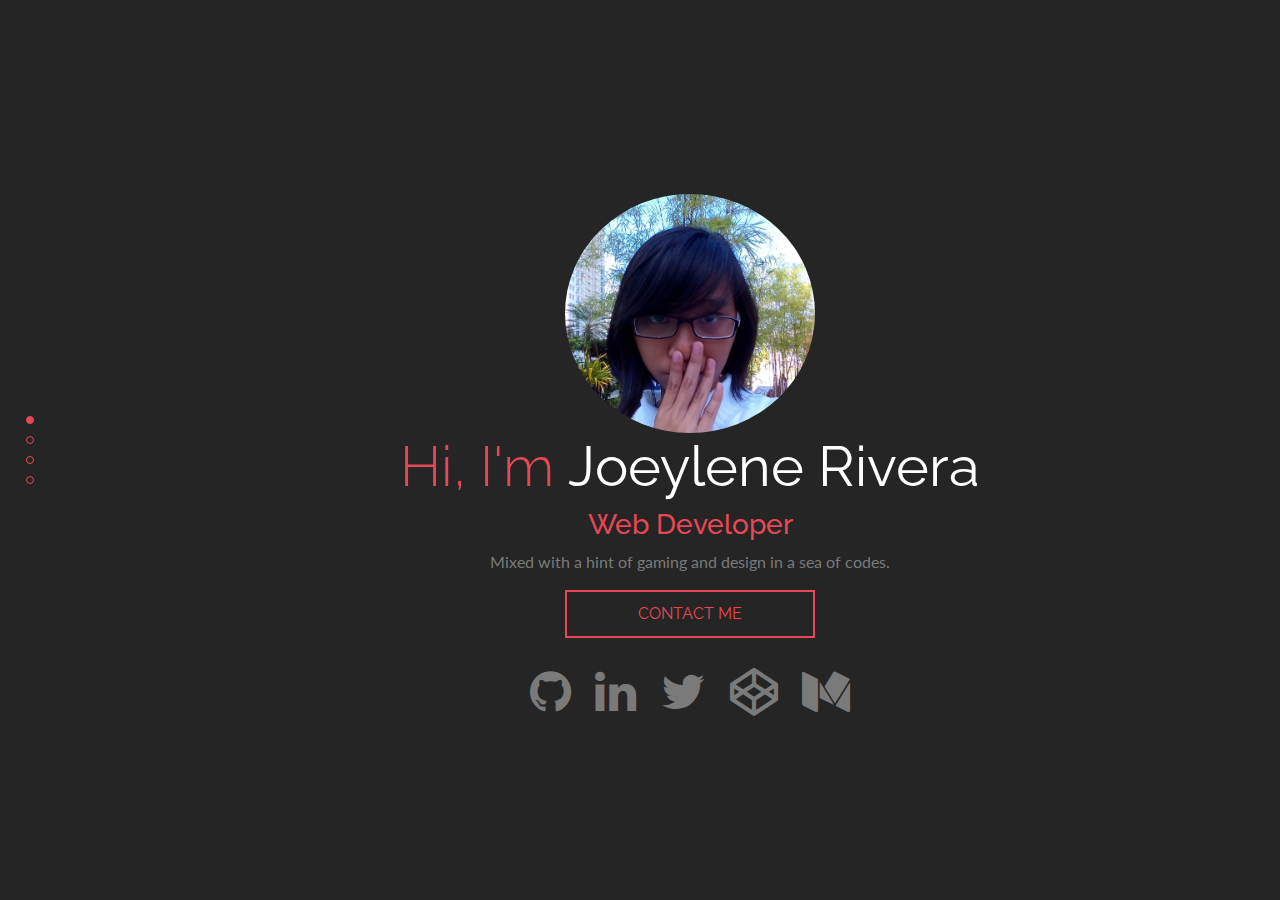
==== index.html @ 8c925a28 "Updated meta and headline" ====
<!DOCTYPE html>
<html lang="en">

<head>
    <meta charset="utf-8">
    <meta name="viewport" content="width=device-width, initial-scale=1, shrink-to-fit=no">

    <title>Joeylene Rivera | FCC Personal Portfolio</title>

    <meta name="description" content="Joeylene Rivera is a web developer focused on JavaScript. She uses jQuery for Front End, and MySQL and CodeIgniter for Back End Development. Lastly, she is a developer based in the Philippines">
    <meta name="author" content="Joeylene Rivera">
    <link rel="shortcut icon" type="image/x-icon" href="assets/img/merakireal.png" />

    <!-- Fonts -->
    <link rel="stylesheet" href="https://fonts.googleapis.com/css?family=Lato|Raleway" />
    <link rel="stylesheet" href="https://cdnjs.cloudflare.com/ajax/libs/font-awesome/4.7.0/css/font-awesome.min.css">

    <!-- CSS -->
    <link rel="stylesheet" href="assets/css/jquery.pagepiling.css" />
    <link rel="stylesheet" href="assets/css/bootstrap.min.css">
    <link rel="stylesheet" href="assets/css/style.css" />

    <!-- JS: JQuery and Page Piling -->
    <script type="text/javascript" src="https://ajax.googleapis.com/ajax/libs/jquery/1.8.3/jquery.min.js"></script>
    <script type="text/javascript" src="assets/js/jquery.pagepiling.min.js"></script>

    <!-- Page Piling -->
    <script type="text/javascript">
        $(document).ready(function() {
            $('#pagepiling').pagepiling({
                anchors: ['home', 'skills', 'works', 'contact'],
                sectionsColor: ['#252525', '#252525', '#252525', '#252525'],
                navigation: {
                    'position': 'left',
                    'tooltips': ['Home', 'About', 'Works', 'Contact']
                },
                loopTop: true,
                loopBottom: true
            });
        });
    </script>
</head>

<body>
    <div id="pagepiling">
        <!-- Home Section -->
        <div class="section text-center" id="home">
            <img src="assets/img/joeylene.jpg" class="rounded-circle img-fluid" alt="Joeylene Rivera" width="250">
            <h1 class="display-4">Hi, I'm <b>Joeylene Rivera</b></h1>
            <h3>Web Developer</h3>
            <p>Mixed with a hint of gaming and design in a sea of codes.</p>
            <a href="#contact">
                <button class="btn-wide" id="btnContact">CONTACT ME</button>
            </a>
            <div class="social-media-buttons">
                <a target='_blank' href="https://github.com/merakireal/">
                    <i class="fa fa-github fa-3x"></i>
                </a>
                <a target='_blank' href="https://www.linkedin.com/in/merakireal/">
                    <i class="fa fa-linkedin fa-3x"></i>
                </a>
                <a target='_blank' href="https://twitter.com/merakireal">
                    <i class="fa fa-twitter fa-3x"></i>
                </a>
                <a target='_blank' href="https://codepen.io/merakireal/">
                    <i class="fa fa-codepen fa-3x"></i>
                </a>
                <a target='_blank' href="https://medium.com/@merakireal">
                    <i class="fa fa-medium fa-3x"></i>
                </a>
            </div>
        </div>
        <!-- end Home Section -->
        <!-- Skills Section -->
        <div class="section container-fluid" id="skills">
            <div class="row">
                <div class="col-12 col-lg" id="skills-left">
                    <h1>Skills and Experience</h1>
                    <p>I'm a Developer mainly focused on <b>JavaScript</b>. I use jQuery for Front End,
                        and MySQL and CodeIgniter for Back End Development. As of now, I have developed 
                        <b>3 Work Projects</b> and <b>11 Personal Projects</b>.
                        I have also received a
                        <a href="http://freecodecamp.org/merakireal/front-end-certification">
                            FreeCodeCamp Front End Development Certificate
                        </a>.
                    </p>
                    <p>Wanting to improve my skills, I am currently learning more about ReactJS and SASS.</p>
                    <div class="skills-item">
                        <div class="skills-item-head lead">
                            Languages
                        </div>
                        <div class="skills-item-body">
                            <p>Most experienced with SQL, HTML, CSS, JavaScript, PHP</p>
                            <p>Some experience with C++ and Java</p>
                            <p>Dabbled on C, COBOL, Android Development using Android Studio - Java and XML, and Assembly Language - TASM</p>
                        </div>
                    </div>
                    <div class="skills-item">
                        <div class="skills-item-head lead">
                            Technologies
                        </div>
                        <div class="skills-item-body">
                            <p>Git, SASS, ReactJS, CSSGrid, Bootstrap 3 & 4, Code Igniter 3, and jQuery</p>
                            <p>Others: Familiar with Photoshop, Figma and Adobe Experience Design</p>
                        </div>
                    </div>
                </div>
                <div class="col-12 col-lg" id="chartSkills">
                </div>
            </div>
        </div>
        <!-- end Skills Section -->
        <!-- Works Section -->
        <div class="section container-fluid" id="works">
            <h1>WORKS</h1>
            <p>Web Projects I've built using Bootstrap and Code Igniter</p>
            <div class="row">
                <div class="col">
                    <figure>
                        <img alt="satsc website" src="assets/img/satsc.png">
                        <figcaption>
                            <h3>Sta. Ana Transport Service Cooperative</h3>
                            <p>Built a transport service cooperative website, which is a school requirement, using Code Igniter 3. I did the front-end programming, database architecture, and helped in the documentation, design and analysis of the system.
                                It is now being used by the Sta. Ana Transport Service Cooperative.</p>
                            <p>#Code Igniter 3, #Bootstrap 3, #Font Awesome Icons</p>
                            <a target="_blank" href="assets/img/satsc.png">See Sample</a>
                        </figcaption>
                    </figure>
                </div>
                <div class="col">
                    <figure>
                        <img alt="affinitas website" src="assets/img/auto-insurance.png">
                        <figcaption>
                            <h3>Auto Insurance</h3>
                            <p>Built an Auto Insurance Website Prototype during my OJT. I've analyzed, documented, and developed the website, with a fellow intern, using Code Igniter 3.</p>
                            <p>#Code Igniter 3, #Bootstrap 3, #Font Awesome Icons</p>
                            <a target="_blank" href="assets/img/auto-insurance.png">See Sample</a>
                        </figcaption>
                    </figure>
                </div>
            </div>
        </div>
        <!-- end Works Section -->
        <!-- Contact Section -->
        <div class="section container-fluid" id="contact">
            <!-- GitHub Corner -->
            <a href="https://github.com/merakireal/merakireal.github.io" class="github-corner" aria-label="View source on Github">
                <svg width="80" height="80" viewBox="0 0 250 250" style="fill:#fff; color:#151513; position: absolute; top: 0; border: 0; right: 0;" aria-hidden="true">
                    <path d="M0,0 L115,115 L130,115 L142,142 L250,250 L250,0 Z"></path>
                    <path d="M128.3,109.0 C113.8,99.7 119.0,89.6 119.0,89.6 C122.0,82.7 120.5,78.6 120.5,78.6 C119.2,72.0 123.4,76.3 123.4,76.3 C127.3,80.9 125.5,87.3 125.5,87.3 C122.9,97.6 130.6,101.9 134.4,103.2"
                        fill="currentColor" style="transform-origin: 130px 106px;" class="octo-arm"></path>
                    <path d="M115.0,115.0 C114.9,115.1 118.7,116.5 119.8,115.4 L133.7,101.6 C136.9,99.2 139.9,98.4 142.2,98.6 C133.8,88.0 127.5,74.4 143.8,58.0 C148.5,53.4 154.0,51.2 159.7,51.0 C160.3,49.4 163.2,43.6 171.4,40.1 C171.4,40.1 176.1,42.5 178.8,56.2 C183.1,58.6 187.2,61.8 190.9,65.4 C194.5,69.0 197.7,73.2 200.1,77.6 C213.8,80.2 216.3,84.9 216.3,84.9 C212.7,93.1 206.9,96.0 205.4,96.6 C205.1,102.4 203.0,107.8 198.3,112.5 C181.9,128.9 168.3,122.5 157.7,114.1 C157.9,116.9 156.7,120.9 152.7,124.9 L141.0,136.5 C139.8,137.7 141.6,141.9 141.8,141.8 Z"
                        fill="currentColor" class="octo-body"></path>
                </svg>
            </a>
            <!-- end GitHub Corner -->
            <div class="row">
                <div class="col-xs-12 col-sm" id="contact-left">
                    <h1>CONTACT</h1>
                    <p>Wanna connect? Don't hesitate and let's talk. You can also email me at
                        <span style="color:#e84855">joeylenerivera@gmail.com</span>
                    </p>
                    <form method="POST" action="https://formspree.io/jtrivera1412@gmail.com">
                        <div class="form-group row">
                            <label for="name" class="col-lg-2">Name</label>
                            <div class="col-lg-9">
                                <input name="name" type="text" class="form-control" required>
                            </div>
                        </div>
                        <div class="form-group row">
                            <label for="email" class="col-lg-2">Email</label>
                            <div class="col-lg-9">
                                <input name="email" type="email" class="form-control" required>
                            </div>
                        </div>
                        <div class="form-group row">
                            <label for="subject" class="col-lg-2">Subject</label>
                            <div class="col-lg-9">
                                <input name="subject" type="text" class="form-control">
                            </div>
                        </div>
                        <div class="form-group row">
                            <label for="message" class="col-lg-2">Message</label>
                            <div class="col-lg-9">
                                <textarea name="message" class="form-control" required></textarea>
                            </div>
                        </div>
                        <button class="btn-skinny" style="margin: 0 auto" type="submit">Send</button>
                    </form>
                </div>
                <div class="col-xs-12 col-sm text-center" id="contact-right">
                    <img src="assets/img/merakireal.png" class="rounded-circle img-fluid" alt="Joeylene Rivera" height="150" width="150">
                    <h2><b>Joeylene</b> Rivera</h2>
                    <p>Entry-Level Web Developer</p>
                    <p>
                        I'm 19 years old and currently living in the <b>Philippines</b>.
                        <br>A <b>Free Code Camp</b> student doing the <b>100DaysOfCode</b> Challenge.
                    </p>
                    <p>
                        In my free time, you can either find me working on my personal projects
                        <br> learning web technologies, or reading books.
                    </p>
                    <div class="social-media-buttons">
                        <a target='_blank' href="https://github.com/merakireal/">
                            <i class="fa fa-github fa-3x"></i>
                        </a>
                        <a target='_blank' href="https://www.linkedin.com/in/merakireal/">
                            <i class="fa fa-linkedin fa-3x"></i>
                        </a>
                        <a target='_blank' href="https://twitter.com/merakireal">
                            <i class="fa fa-twitter fa-3x"></i>
                        </a>
                        <a target='_blank' href="https://codepen.io/merakireal/">
                            <i class="fa fa-codepen fa-3x"></i>
                        </a>
                        <a target='_blank' href="https://medium.com/@merakireal">
                            <i class="fa fa-medium fa-3x"></i>
                        </a>
                    </div>
                </div>
            </div>
        </div>
        <!-- end Contact Section -->
    </div>
    <div id="rotate"></div>

    <!-- JavaScripts -->
    <script type="text/javascript" src="https://cdnjs.cloudflare.com/ajax/libs/popper.js/1.12.3/umd/popper.min.js" integrity="sha384-vFJXuSJphROIrBnz7yo7oB41mKfc8JzQZiCq4NCceLEaO4IHwicKwpJf9c9IpFgh" crossorigin="anonymous"></script>
    <script type="text/javascript" src="assets/js/bootstrap.min.js"></script>
    <script type="text/javascript" src="https://cdn.zingchart.com/zingchart.min.js"></script>
    <script type="text/javascript" src="assets/js/script.js"></script>
</body>

</html>
---- assets/css/style.css ----
/* Table of Contents:
    Home Section
    Skills Section
    Works Section
    Contact Section
    Overwriting Page Piling.js
    Responsive Breakpoints
 * --------------------------------------- */

h1,
h2,
h3,
button,
label {
    font-family: 'Raleway', sans-serif;
    color: #e84855;
}

p,
li,
i {
    font-family: 'Lato', sans-serif;
    color: #7a7a7a;
}

b,
label {
    color: #fff;
}

label {
    width: 100px;
    height: 38px;
    padding: 7px 10px 7px 10px;
    margin: 10px;
    border-left: 2px solid #e84855;
    border-radius: .25rem
}

button {
    background: transparent;
    padding: 10px 0 10px 0;
    border: 2px solid #e84855;
    transition: background-color 0.5s ease-out;
    -webkit-transition: background-color 0.5s ease-out;
    -moz-transition: background-color 0.5s ease-out;
    -o-transition: background-color 0.5s ease-out;
}

button:hover {
    background: #e84855;
    color: #fff;
}

.btn-wide {
    width: 250px;
}

.btn-skinny {
    width: 150px;
}

.section {
    padding: 10px 50px 0 150px;
}

.i-red {
    color: #e84855;
}

#rotate {
    display: none;
}


/* Home Section
 * --------------------------------------- */

.social-media-buttons {
    margin-top: 30px;
}

.social-media-buttons>a {
    margin: 10px;
    text-decoration: none;
}

.social-media-buttons>a>i:hover {
    color: #e84855;
}


/* Skills Section
 * --------------------------------------- */

#skills-left {
    color: #fff;
}

.skills-item {
    margin: 50px 0 5px 0;
}

.skills-item-head {
    margin: 5px 5px 5px 0;
    border-left: 6px solid #e84855;
    padding-left: 10px;
}

.skills-item-body {
    padding-left: 20px;
}


/* Works Section
 * --------------------------------------- */

figure>img {
    width: 100%;
}

figure {
    margin: 0;
    padding: 0;
    height: 400px;
    position: relative;
    display: block;
    cursor: pointer;
    overflow: hidden;
}

figure:hover figcaption {
    -ms-filter: progid: DXImageTransform.Microsoft.Alpha(Opacity=100);
    filter: alpha(opacity=100);
    opacity: 1;
    top: 0;
}

figcaption {
    -ms-filter: progid: DXImageTransform.Microsoft.Alpha(Opacity=0);
    filter: alpha(opacity=0);
    opacity: 0;
    position: absolute;
    height: 100%;
    width: 100%;
    background: rgba(0, 0, 0, 0.856);
    color: #fff;
    -webkit-transition: all .5s ease;
    -moz-transition: all .5s ease;
    -o-transition: all .5s ease;
    -ms-transition: all .5s ease;
    transition: all .5s ease;
    -webkit-transition-delay: .5s;
    -moz-transition-delay: .5s;
    -o-transition-delay: .5s;
    -ms-transition-delay: .5s;
    transition-delay: .5s;
}

figcaption h3 {
    color: #e84855;
    margin: 20px 0 20px 20px;
}

figcaption p {
    padding: 0 20px;
    color: #fff;
}

figcaption a {
    color: #fff;
    border: 2px solid #fff;
    padding: 4px 10px;
    margin-left: 20px;
    text-decoration: none !important;
}

figcaption a:hover {
    color: #4f5856;
    background: #fff;
}


/* Contact Section
 * --------------------------------------- */

.form-control {
    margin: 10px 0 10px 0;
    background: transparent;
    color: #7a7a7a;
    border-color: #7a7a7a;
}

.form-control:focus {
    background: transparent;
    border-color: #fff;
    box-shadow: none;
    color: #fff;
}


/* Overwriting Page Piling.js
* --------------------------------------- */

#pp-nav li .active span,
.pp-slidesNav .active span {
    background: #e84855 !important;
}

#pp-nav span,
.pp-slidesNav span {
    border-color: #e84855 !important;
}


/* Responsive Breakpoints
* --------------------------------------- */


/* Small devices (landscape phones, 576px and up) */

@media (max-width: 576px) {
    #rotate {
        position: fixed;
        background: #252525 url(../img/rotate.png) no-repeat center;
        background-size: auto auto;
        background-size: 100% auto;
        top: 0;
        left: 0;
        right: 0;
        bottom: 0;
        z-index: 1000;
        display: block;
        opacity: 1 !important;
    }
}

@media (max-width: 800px) and (max-height: 500px) {
    #btnContact,
    #home .social-media-buttons,
    .skills-item,
    #contact-right>img,
    figcaption>p {
        display: none;
    }
    figure {
        height: 200px;
    }
    .display-4 {
        font-size: 2.5rem;
    }
    h3 {
        font-size: 1.5rem;
    }
    p,
    button {
        font-size: 1rem;
    }
    #home img {
        width: 200px;
    }
}

@media (max-width: 1000px) {
    #contact-left {
        display: none;
    }
}


/* Medium devices (tablets, 768px and up) */

@media (max-width: 992px) {
    figcaption>p {
        font-size: 0.8rem;
    }
}
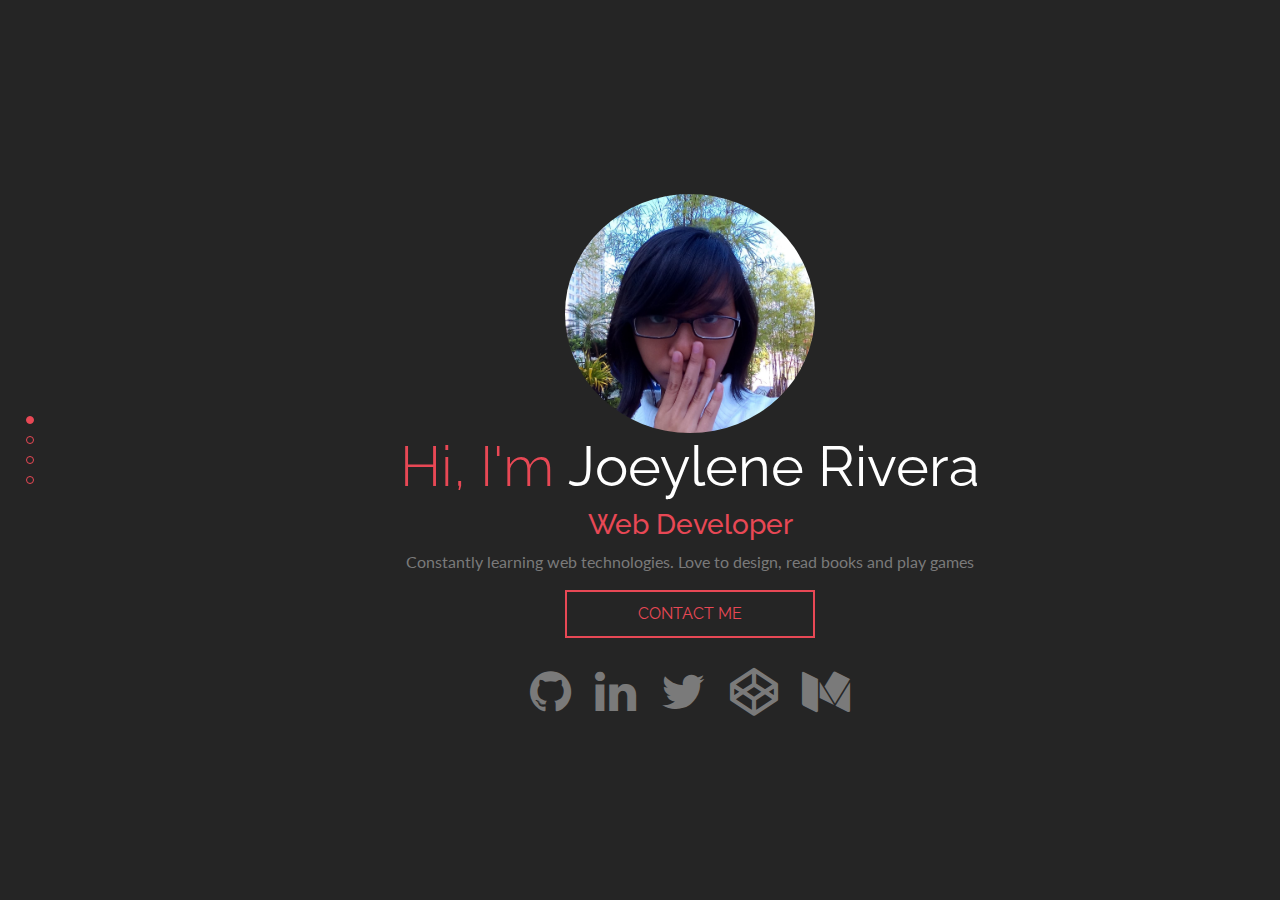
==== commit 26a94397: "Minor Fixes Fixed Format Updated Content Removed Broken Link" ====
--- a/index.html
+++ b/index.html
@@ -5,9 +5,9 @@
     <meta charset="utf-8">
     <meta name="viewport" content="width=device-width, initial-scale=1, shrink-to-fit=no">
 
-    <title>Joeylene Rivera | FCC Personal Portfolio</title>
-
-    <meta name="description" content="Joeylene Rivera is a web developer focused on JavaScript. She uses jQuery for Front End, and MySQL and CodeIgniter for Back End Development. Lastly, she is a developer based in the Philippines">
+    <title>Joeylene Rivera | Portfolio</title>
+
+    <meta name="description" content="Joeylene Rivera is a javascript developer based in the Philippines">
     <meta name="author" content="Joeylene Rivera">
     <link rel="shortcut icon" type="image/x-icon" href="assets/img/merakireal.png" />
 
@@ -26,7 +26,7 @@
 
     <!-- Page Piling -->
     <script type="text/javascript">
-        $(document).ready(function() {
+        $(document).ready(function () {
             $('#pagepiling').pagepiling({
                 anchors: ['home', 'skills', 'works', 'contact'],
                 sectionsColor: ['#252525', '#252525', '#252525', '#252525'],
@@ -46,9 +46,13 @@
         <!-- Home Section -->
         <div class="section text-center" id="home">
             <img src="assets/img/joeylene.jpg" class="rounded-circle img-fluid" alt="Joeylene Rivera" width="250">
-            <h1 class="display-4">Hi, I'm <b>Joeylene Rivera</b></h1>
+            <h1 class="display-4">Hi, I'm
+                <b>Joeylene Rivera</b>
+            </h1>
             <h3>Web Developer</h3>
-            <p>Mixed with a hint of gaming and design in a sea of codes.</p>
+            <p>
+                Constantly learning web technologies. Love to design, read books and play games
+            </p>
             <a href="#contact">
                 <button class="btn-wide" id="btnContact">CONTACT ME</button>
             </a>
@@ -76,23 +80,36 @@
             <div class="row">
                 <div class="col-12 col-lg" id="skills-left">
                     <h1>Skills and Experience</h1>
-                    <p>I'm a Developer mainly focused on <b>JavaScript</b>. I use jQuery for Front End,
-                        and MySQL and CodeIgniter for Back End Development. As of now, I have developed 
-                        <b>3 Work Projects</b> and <b>11 Personal Projects</b>.
-                        I have also received a
-                        <a href="http://freecodecamp.org/merakireal/front-end-certification">
+                    <p>
+                        I'm a <b>Web Developer</b>. I use jQuery for Front End, and MySQL and CodeIgniter for Back End
+                        Development.
+                        <br>
+                        For design, I use Photoshop, and Adobe Experience Design for prototyping.
+                    </p>
+                    <p>
+                        I am always learning code in which I've received my
+                        <a href="https://www.freecodecamp.org/certification/merakireal/legacy-front-end">
                             FreeCodeCamp Front End Development Certificate
+                        </a>
+                        . In my free time I work on my pet projects which you can either find at
+                        <a href="https://codepen.io/merakireal" target="_blank">
+                            CodePen
+                        </a>
+                        or
+                        <a href="https://gitlab.com/merakireal" target="_blank">
+                            GitLab
                         </a>.
                     </p>
-                    <p>Wanting to improve my skills, I am currently learning more about ReactJS and SASS.</p>
                     <div class="skills-item">
                         <div class="skills-item-head lead">
                             Languages
                         </div>
                         <div class="skills-item-body">
-                            <p>Most experienced with SQL, HTML, CSS, JavaScript, PHP</p>
-                            <p>Some experience with C++ and Java</p>
-                            <p>Dabbled on C, COBOL, Android Development using Android Studio - Java and XML, and Assembly Language - TASM</p>
+                            <p>Most experienced with MySQL, HTML, CSS, and JavaScript</p>
+                            <p>Some experience with C++, Java and PHP</p>
+                            <p>Dabbled on C, COBOL, Android Development using Android Studio - Java and XML, and
+                                Assembly Language
+                                - TASM</p>
                         </div>
                     </div>
                     <div class="skills-item">
@@ -100,8 +117,8 @@
                             Technologies
                         </div>
                         <div class="skills-item-body">
-                            <p>Git, SASS, ReactJS, CSSGrid, Bootstrap 3 & 4, Code Igniter 3, and jQuery</p>
-                            <p>Others: Familiar with Photoshop, Figma and Adobe Experience Design</p>
+                            <p>Dev Techs: Git, Bootstrap 3 & 4, Code Igniter 3, and jQuery</p>
+                            <p>Design Tools: Adobe Photoshop, Illustrator and Adobe XD</p>
                         </div>
                     </div>
                 </div>
@@ -120,8 +137,14 @@
                         <img alt="satsc website" src="assets/img/satsc.png">
                         <figcaption>
                             <h3>Sta. Ana Transport Service Cooperative</h3>
-                            <p>Built a transport service cooperative website, which is a school requirement, using Code Igniter 3. I did the front-end programming, database architecture, and helped in the documentation, design and analysis of the system.
-                                It is now being used by the Sta. Ana Transport Service Cooperative.</p>
+                            <p>Built a transport service cooperative website, which is a school requirement, using Code
+                                Igniter
+                                3. I did the front-end programming, database architecture, and helped in the
+                                documentation,
+                                design and analysis of the system. It is now being used by the Sta. Ana Transport
+                                Service
+                                Cooperative.
+                            </p>
                             <p>#Code Igniter 3, #Bootstrap 3, #Font Awesome Icons</p>
                             <a target="_blank" href="assets/img/satsc.png">See Sample</a>
                         </figcaption>
@@ -132,7 +155,9 @@
                         <img alt="affinitas website" src="assets/img/auto-insurance.png">
                         <figcaption>
                             <h3>Auto Insurance</h3>
-                            <p>Built an Auto Insurance Website Prototype during my OJT. I've analyzed, documented, and developed the website, with a fellow intern, using Code Igniter 3.</p>
+                            <p>Built an Auto Insurance Website Prototype during my OJT. I've analyzed, documented, and
+                                developed
+                                the website, with a fellow intern, using Code Igniter 3.</p>
                             <p>#Code Igniter 3, #Bootstrap 3, #Font Awesome Icons</p>
                             <a target="_blank" href="assets/img/auto-insurance.png">See Sample</a>
                         </figcaption>
@@ -145,7 +170,8 @@
         <div class="section container-fluid" id="contact">
             <!-- GitHub Corner -->
             <a href="https://github.com/merakireal/merakireal.github.io" class="github-corner" aria-label="View source on Github">
-                <svg width="80" height="80" viewBox="0 0 250 250" style="fill:#fff; color:#151513; position: absolute; top: 0; border: 0; right: 0;" aria-hidden="true">
+                <svg width="80" height="80" viewBox="0 0 250 250" style="fill:#fff; color:#151513; position: absolute; top: 0; border: 0; right: 0;"
+                    aria-hidden="true">
                     <path d="M0,0 L115,115 L130,115 L142,142 L250,250 L250,0 Z"></path>
                     <path d="M128.3,109.0 C113.8,99.7 119.0,89.6 119.0,89.6 C122.0,82.7 120.5,78.6 120.5,78.6 C119.2,72.0 123.4,76.3 123.4,76.3 C127.3,80.9 125.5,87.3 125.5,87.3 C122.9,97.6 130.6,101.9 134.4,103.2"
                         fill="currentColor" style="transform-origin: 130px 106px;" class="octo-arm"></path>
@@ -189,16 +215,19 @@
                     </form>
                 </div>
                 <div class="col-xs-12 col-sm text-center" id="contact-right">
-                    <img src="assets/img/merakireal.png" class="rounded-circle img-fluid" alt="Joeylene Rivera" height="150" width="150">
-                    <h2><b>Joeylene</b> Rivera</h2>
-                    <p>Entry-Level Web Developer</p>
-                    <p>
-                        I'm 19 years old and currently living in the <b>Philippines</b>.
-                        <br>A <b>Free Code Camp</b> student doing the <b>100DaysOfCode</b> Challenge.
+                    <img src="assets/img/merakireal.png" class="rounded-circle img-fluid" alt="Joeylene Rivera" height="150"
+                        width="150">
+                    <h2>
+                        <b>Joeylene</b> Rivera</h2>
+                    <p>JavaScript Developer / Web Designer</p>
+                    <p>
+                        I'm 20 years old and currently living in the
+                        <b>Philippines</b>.
+                        <br>A FCC camper and a Computer Science Student.
                     </p>
                     <p>
                         In my free time, you can either find me working on my personal projects
-                        <br> learning web technologies, or reading books.
+                        <br> learning web technologies, designing or reading books.
                     </p>
                     <div class="social-media-buttons">
                         <a target='_blank' href="https://github.com/merakireal/">
@@ -225,10 +254,11 @@
     <div id="rotate"></div>
 
     <!-- JavaScripts -->
-    <script type="text/javascript" src="https://cdnjs.cloudflare.com/ajax/libs/popper.js/1.12.3/umd/popper.min.js" integrity="sha384-vFJXuSJphROIrBnz7yo7oB41mKfc8JzQZiCq4NCceLEaO4IHwicKwpJf9c9IpFgh" crossorigin="anonymous"></script>
+    <script type="text/javascript" src="https://cdnjs.cloudflare.com/ajax/libs/popper.js/1.12.3/umd/popper.min.js"
+        integrity="sha384-vFJXuSJphROIrBnz7yo7oB41mKfc8JzQZiCq4NCceLEaO4IHwicKwpJf9c9IpFgh" crossorigin="anonymous"></script>
     <script type="text/javascript" src="assets/js/bootstrap.min.js"></script>
     <script type="text/javascript" src="https://cdn.zingchart.com/zingchart.min.js"></script>
     <script type="text/javascript" src="assets/js/script.js"></script>
 </body>
 
-</html>
+</html>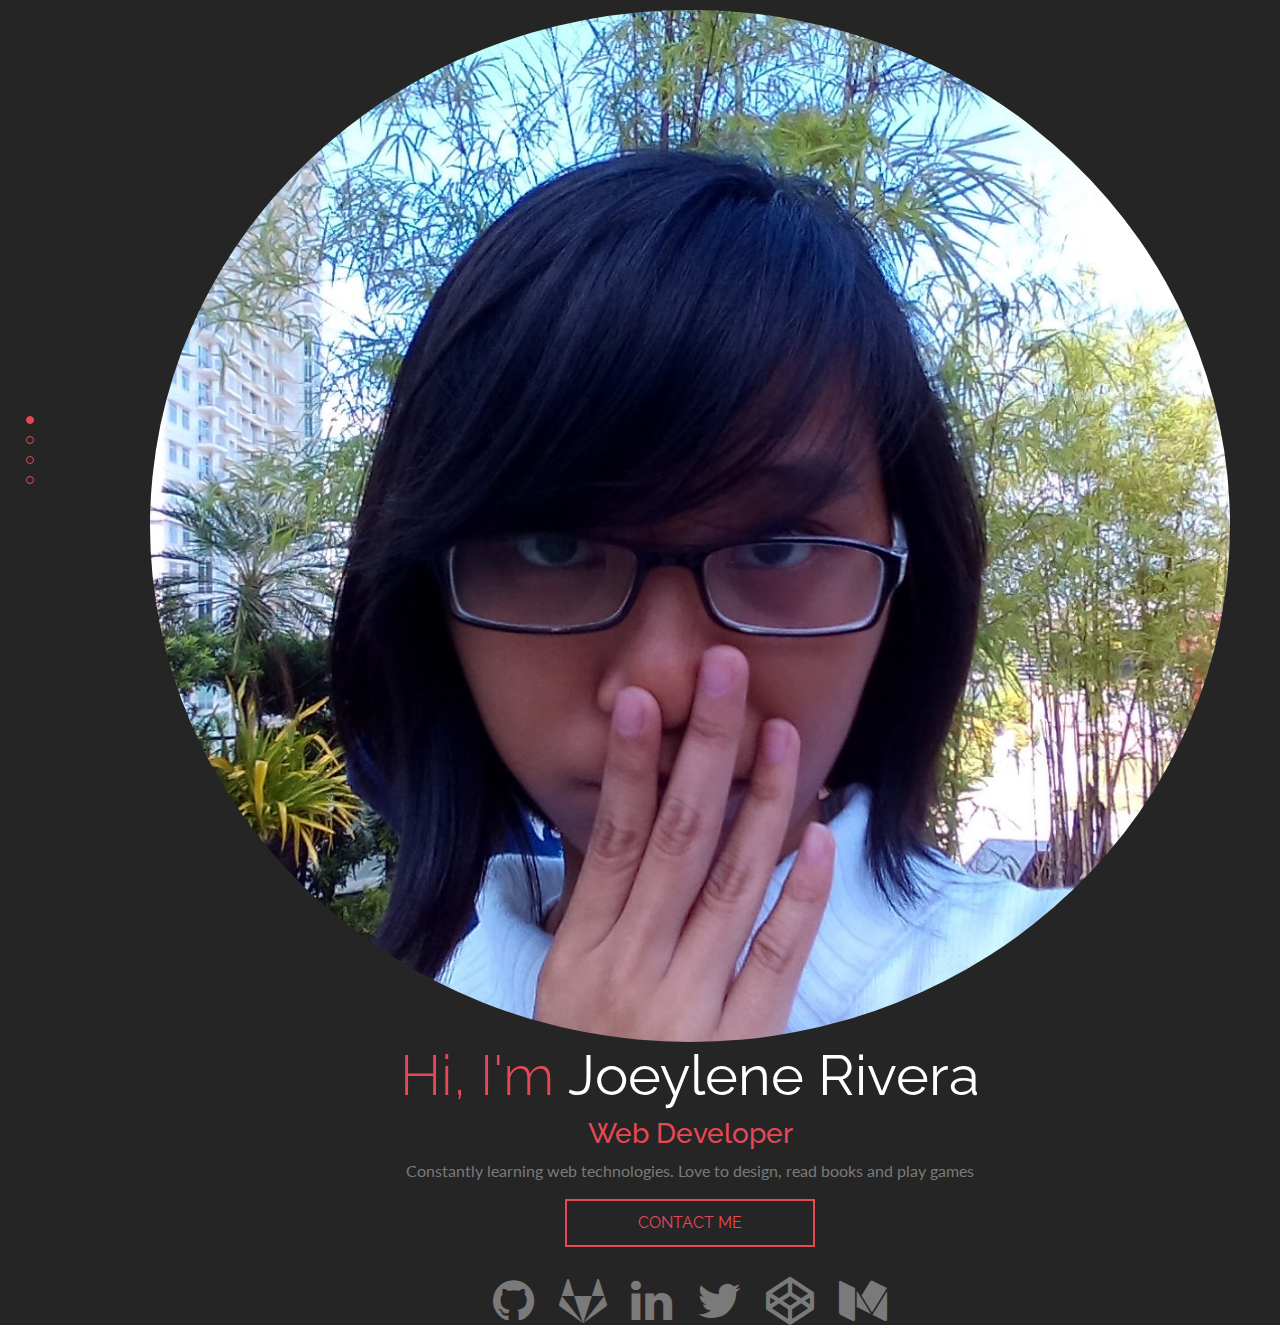
==== commit a14916e4: "Updated Content" ====
--- a/index.html
+++ b/index.html
@@ -45,7 +45,7 @@
     <div id="pagepiling">
         <!-- Home Section -->
         <div class="section text-center" id="home">
-            <img src="assets/img/joeylene.jpg" class="rounded-circle img-fluid" alt="Joeylene Rivera" width="250">
+            <img src="assets/img/joeylene.jpg" class="rounded-circle img-fluid img-cover" alt="Joeylene Rivera">
             <h1 class="display-4">Hi, I'm
                 <b>Joeylene Rivera</b>
             </h1>
@@ -57,19 +57,22 @@
                 <button class="btn-wide" id="btnContact">CONTACT ME</button>
             </a>
             <div class="social-media-buttons">
-                <a target='_blank' href="https://github.com/merakireal/">
+                <a target="_blank" href="https://github.com/merakireal/">
                     <i class="fa fa-github fa-3x"></i>
                 </a>
-                <a target='_blank' href="https://www.linkedin.com/in/merakireal/">
+                <a target="_blank" href="https://gitlab.com/merakireal/">
+                    <i class="fa fa-gitlab fa-3x"></i>
+                </a>
+                <a target="_blank" href="https://www.linkedin.com/in/merakireal/">
                     <i class="fa fa-linkedin fa-3x"></i>
                 </a>
-                <a target='_blank' href="https://twitter.com/merakireal">
+                <a target="_blank" href="https://twitter.com/merakireal">
                     <i class="fa fa-twitter fa-3x"></i>
                 </a>
-                <a target='_blank' href="https://codepen.io/merakireal/">
+                <a target="_blank" href="https://codepen.io/merakireal/">
                     <i class="fa fa-codepen fa-3x"></i>
                 </a>
-                <a target='_blank' href="https://medium.com/@merakireal">
+                <a target="_blank" href="https://medium.com/@merakireal">
                     <i class="fa fa-medium fa-3x"></i>
                 </a>
             </div>
@@ -81,9 +84,10 @@
                 <div class="col-12 col-lg" id="skills-left">
                     <h1>Skills and Experience</h1>
                     <p>
-                        I'm a <b>Web Developer</b>. I use jQuery for Front End, and MySQL and CodeIgniter for Back End
-                        Development.
-                        <br>
+                        I'm a <b>Web Developer</b>.
+                        I use jQuery and Bootstrap for Front End, and MySQL and Laravel for
+                        Back End Development.
+                        <br><br>
                         For design, I use Photoshop, and Adobe Experience Design for prototyping.
                     </p>
                     <p>
@@ -106,10 +110,8 @@
                         </div>
                         <div class="skills-item-body">
                             <p>Most experienced with MySQL, HTML, CSS, and JavaScript</p>
-                            <p>Some experience with C++, Java and PHP</p>
-                            <p>Dabbled on C, COBOL, Android Development using Android Studio - Java and XML, and
-                                Assembly Language
-                                - TASM</p>
+                            <p>Some experience with Java and PHP</p>
+                            <p>Dabbled on C/C++, COBOL, Java (Android), and Assembly Language - TASM</p>
                         </div>
                     </div>
                     <div class="skills-item">
@@ -117,7 +119,7 @@
                             Technologies
                         </div>
                         <div class="skills-item-body">
-                            <p>Dev Techs: Git, Bootstrap 3 & 4, Code Igniter 3, and jQuery</p>
+                            <p>Dev Techs: Git, Bootstrap 3 & 4, Laravel 5, Code Igniter 3, and jQuery</p>
                             <p>Design Tools: Adobe Photoshop, Illustrator and Adobe XD</p>
                         </div>
                     </div>
@@ -170,7 +172,7 @@
         <div class="section container-fluid" id="contact">
             <!-- GitHub Corner -->
             <a href="https://github.com/merakireal/merakireal.github.io" class="github-corner" aria-label="View source on Github">
-                <svg width="80" height="80" viewBox="0 0 250 250" style="fill:#fff; color:#151513; position: absolute; top: 0; border: 0; right: 0;"
+                <svg width="80" height="80" viewbox="0 0 250 250" style="fill:#fff; color:#151513; position: absolute; top: 0; border: 0; right: 0;"
                     aria-hidden="true">
                     <path d="M0,0 L115,115 L130,115 L142,142 L250,250 L250,0 Z"></path>
                     <path d="M128.3,109.0 C113.8,99.7 119.0,89.6 119.0,89.6 C122.0,82.7 120.5,78.6 120.5,78.6 C119.2,72.0 123.4,76.3 123.4,76.3 C127.3,80.9 125.5,87.3 125.5,87.3 C122.9,97.6 130.6,101.9 134.4,103.2"
@@ -219,30 +221,33 @@
                         width="150">
                     <h2>
                         <b>Joeylene</b> Rivera</h2>
-                    <p>JavaScript Developer / Web Designer</p>
+                    <p>Web Developer</p>
                     <p>
                         I'm 20 years old and currently living in the
                         <b>Philippines</b>.
-                        <br>A FCC camper and a Computer Science Student.
+                        <br>A FCC camper and a Information Technology Student.
                     </p>
                     <p>
                         In my free time, you can either find me working on my personal projects
                         <br> learning web technologies, designing or reading books.
                     </p>
                     <div class="social-media-buttons">
-                        <a target='_blank' href="https://github.com/merakireal/">
+                        <a target="_blank" href="https://github.com/merakireal/">
                             <i class="fa fa-github fa-3x"></i>
                         </a>
-                        <a target='_blank' href="https://www.linkedin.com/in/merakireal/">
+                        <a target="_blank" href="https://gitlab.com/merakireal/">
+                            <i class="fa fa-gitlab fa-3x"></i>
+                        </a>
+                        <a target="_blank" href="https://www.linkedin.com/in/merakireal/">
                             <i class="fa fa-linkedin fa-3x"></i>
                         </a>
-                        <a target='_blank' href="https://twitter.com/merakireal">
+                        <a target="_blank" href="https://twitter.com/merakireal">
                             <i class="fa fa-twitter fa-3x"></i>
                         </a>
-                        <a target='_blank' href="https://codepen.io/merakireal/">
+                        <a target="_blank" href="https://codepen.io/merakireal/">
                             <i class="fa fa-codepen fa-3x"></i>
                         </a>
-                        <a target='_blank' href="https://medium.com/@merakireal">
+                        <a target="_blank" href="https://medium.com/@merakireal">
                             <i class="fa fa-medium fa-3x"></i>
                         </a>
                     </div>
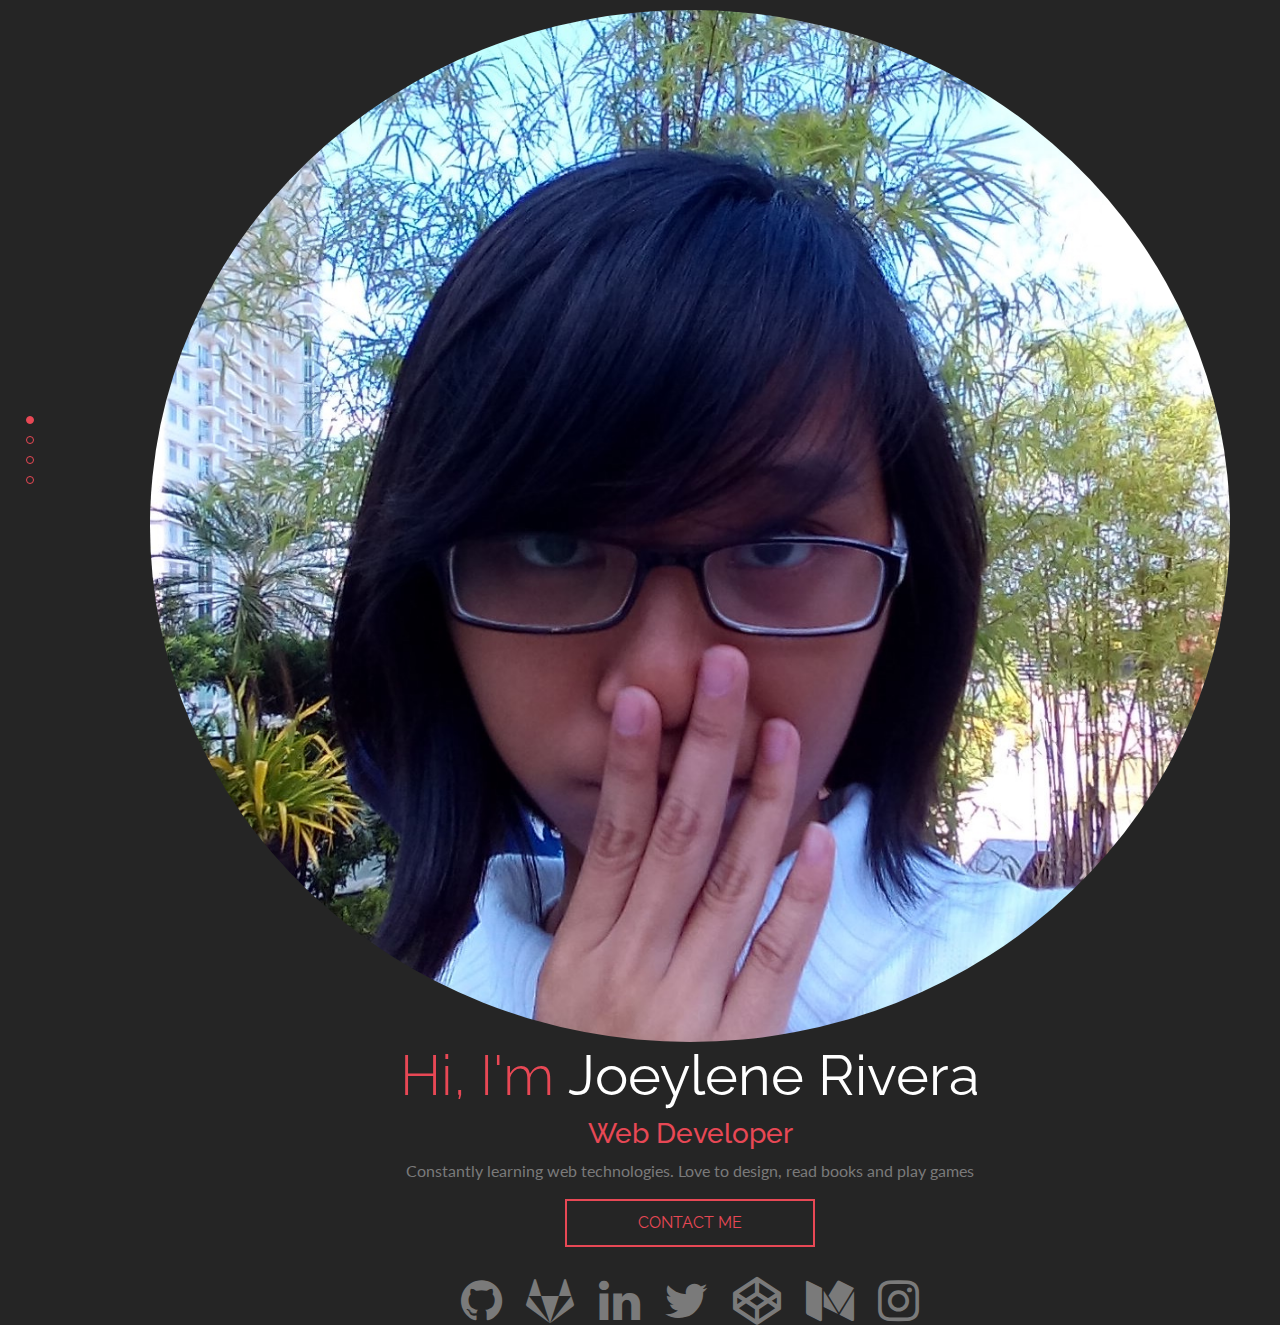
==== commit 48c26020: "Fixed social media links" ====
--- a/index.html
+++ b/index.html
@@ -7,7 +7,7 @@
 
     <title>Joeylene Rivera | Portfolio</title>
 
-    <meta name="description" content="Joeylene Rivera is a javascript developer based in the Philippines">
+    <meta name="description" content="Joeylene Rivera is a web developer based in the Philippines">
     <meta name="author" content="Joeylene Rivera">
     <link rel="shortcut icon" type="image/x-icon" href="assets/img/merakireal.png" />
 
@@ -57,23 +57,26 @@
                 <button class="btn-wide" id="btnContact">CONTACT ME</button>
             </a>
             <div class="social-media-buttons">
-                <a target="_blank" href="https://github.com/merakireal/">
+                <a target="_blank" href="https://github.com/jorenrui/">
                     <i class="fa fa-github fa-3x"></i>
                 </a>
-                <a target="_blank" href="https://gitlab.com/merakireal/">
+                <a target="_blank" href="https://gitlab.com/jorenrui/">
                     <i class="fa fa-gitlab fa-3x"></i>
                 </a>
-                <a target="_blank" href="https://www.linkedin.com/in/merakireal/">
+                <a target="_blank" href="https://www.linkedin.com/in/jorenrui/">
                     <i class="fa fa-linkedin fa-3x"></i>
                 </a>
-                <a target="_blank" href="https://twitter.com/merakireal">
+                <a target="_blank" href="https://twitter.com/jorenrui">
                     <i class="fa fa-twitter fa-3x"></i>
                 </a>
-                <a target="_blank" href="https://codepen.io/merakireal/">
+                <a target="_blank" href="https://codepen.io/jorenrui/">
                     <i class="fa fa-codepen fa-3x"></i>
                 </a>
-                <a target="_blank" href="https://medium.com/@merakireal">
+                <a target="_blank" href="https://medium.com/@jorenrui">
                     <i class="fa fa-medium fa-3x"></i>
+                </a>
+                <a target="_blank" href="https://instagram.com/@jorenrui">
+                    <i class="fa fa-instagram fa-3x"></i>
                 </a>
             </div>
         </div>
@@ -96,11 +99,11 @@
                             FreeCodeCamp Front End Development Certificate
                         </a>
                         . In my free time I work on my pet projects which you can either find at
-                        <a href="https://codepen.io/merakireal" target="_blank">
+                        <a href="https://codepen.io/jorenrui" target="_blank">
                             CodePen
                         </a>
                         or
-                        <a href="https://gitlab.com/merakireal" target="_blank">
+                        <a href="https://gitlab.com/jorenrui" target="_blank">
                             GitLab
                         </a>.
                     </p>
@@ -232,23 +235,26 @@
                         <br> learning web technologies, designing or reading books.
                     </p>
                     <div class="social-media-buttons">
-                        <a target="_blank" href="https://github.com/merakireal/">
+                        <a target="_blank" href="https://github.com/jorenrui/">
                             <i class="fa fa-github fa-3x"></i>
                         </a>
-                        <a target="_blank" href="https://gitlab.com/merakireal/">
+                        <a target="_blank" href="https://gitlab.com/jorenrui/">
                             <i class="fa fa-gitlab fa-3x"></i>
                         </a>
-                        <a target="_blank" href="https://www.linkedin.com/in/merakireal/">
+                        <a target="_blank" href="https://www.linkedin.com/in/jorenrui/">
                             <i class="fa fa-linkedin fa-3x"></i>
                         </a>
-                        <a target="_blank" href="https://twitter.com/merakireal">
+                        <a target="_blank" href="https://twitter.com/jorenrui">
                             <i class="fa fa-twitter fa-3x"></i>
                         </a>
-                        <a target="_blank" href="https://codepen.io/merakireal/">
+                        <a target="_blank" href="https://codepen.io/jorenrui/">
                             <i class="fa fa-codepen fa-3x"></i>
                         </a>
-                        <a target="_blank" href="https://medium.com/@merakireal">
+                        <a target="_blank" href="https://medium.com/@jorenrui">
                             <i class="fa fa-medium fa-3x"></i>
+                        </a>
+                        <a target="_blank" href="https://instagram.com/@jorenrui">
+                            <i class="fa fa-instagram fa-3x"></i>
                         </a>
                     </div>
                 </div>
@@ -266,4 +272,4 @@
     <script type="text/javascript" src="assets/js/script.js"></script>
 </body>
 
-</html>+</html>
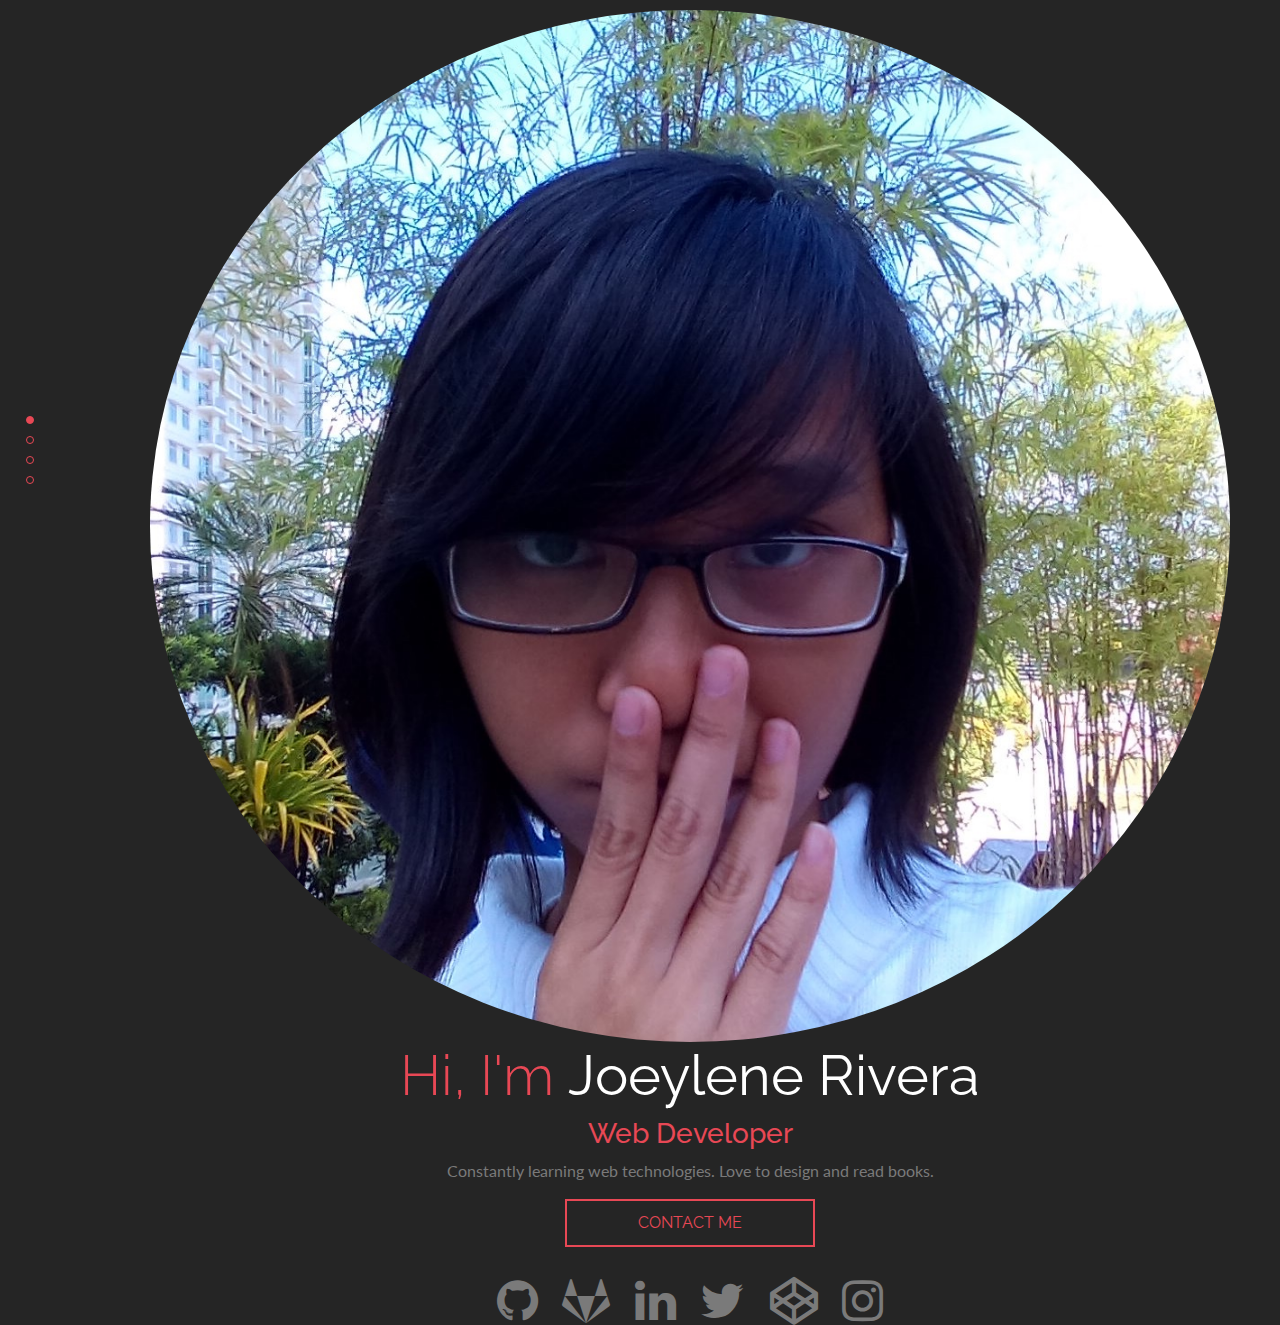
==== commit e243abee: "Update Content" ====
--- a/index.html
+++ b/index.html
@@ -51,7 +51,7 @@
             </h1>
             <h3>Web Developer</h3>
             <p>
-                Constantly learning web technologies. Love to design, read books and play games
+                Constantly learning web technologies. Love to design and read books.
             </p>
             <a href="#contact">
                 <button class="btn-wide" id="btnContact">CONTACT ME</button>
@@ -66,16 +66,13 @@
                 <a target="_blank" href="https://www.linkedin.com/in/jorenrui/">
                     <i class="fa fa-linkedin fa-3x"></i>
                 </a>
-                <a target="_blank" href="https://twitter.com/jorenrui">
+                <a target="_blank" href="https://twitter.com/jorenrui/">
                     <i class="fa fa-twitter fa-3x"></i>
                 </a>
                 <a target="_blank" href="https://codepen.io/jorenrui/">
                     <i class="fa fa-codepen fa-3x"></i>
                 </a>
-                <a target="_blank" href="https://medium.com/@jorenrui">
-                    <i class="fa fa-medium fa-3x"></i>
-                </a>
-                <a target="_blank" href="https://instagram.com/@jorenrui">
+                <a target="_blank" href="https://instagram.com/jorenrui/">
                     <i class="fa fa-instagram fa-3x"></i>
                 </a>
             </div>
@@ -228,7 +225,7 @@
                     <p>
                         I'm 20 years old and currently living in the
                         <b>Philippines</b>.
-                        <br>A FCC camper and a Information Technology Student.
+                        <br>A FCC camper and an Information Technology Student.
                     </p>
                     <p>
                         In my free time, you can either find me working on my personal projects
@@ -244,16 +241,13 @@
                         <a target="_blank" href="https://www.linkedin.com/in/jorenrui/">
                             <i class="fa fa-linkedin fa-3x"></i>
                         </a>
-                        <a target="_blank" href="https://twitter.com/jorenrui">
+                        <a target="_blank" href="https://twitter.com/jorenrui/">
                             <i class="fa fa-twitter fa-3x"></i>
                         </a>
                         <a target="_blank" href="https://codepen.io/jorenrui/">
                             <i class="fa fa-codepen fa-3x"></i>
                         </a>
-                        <a target="_blank" href="https://medium.com/@jorenrui">
-                            <i class="fa fa-medium fa-3x"></i>
-                        </a>
-                        <a target="_blank" href="https://instagram.com/@jorenrui">
+                        <a target="_blank" href="https://instagram.com/jorenrui/">
                             <i class="fa fa-instagram fa-3x"></i>
                         </a>
                     </div>
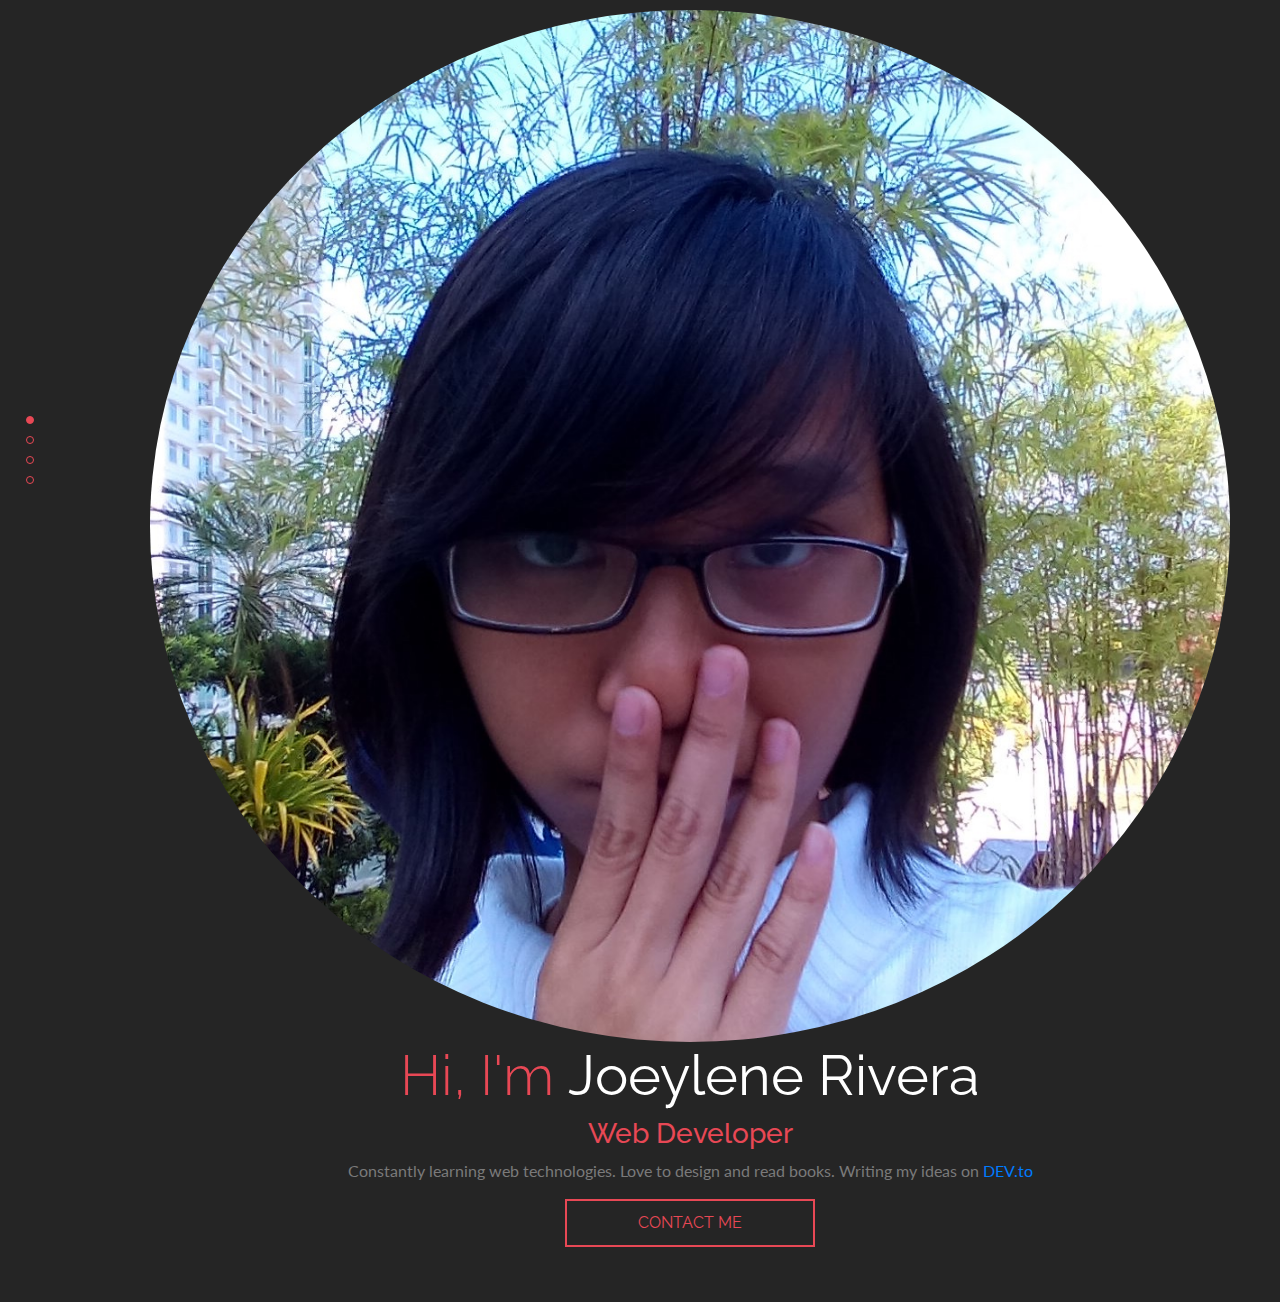
==== commit 97903e2f: "Upgrade Font Awesome Icons * Upgrade Icons from version 4.7 to 5.7.2 * Add Dev.to Icon * Fix Format" ====
--- a/index.html
+++ b/index.html
@@ -1,269 +1,309 @@
 <!DOCTYPE html>
 <html lang="en">
-
-<head>
-    <meta charset="utf-8">
-    <meta name="viewport" content="width=device-width, initial-scale=1, shrink-to-fit=no">
+  <head>
+    <meta charset="utf-8" />
+    <meta name="viewport" content="width=device-width, initial-scale=1, shrink-to-fit=no" />
 
     <title>Joeylene Rivera | Portfolio</title>
 
-    <meta name="description" content="Joeylene Rivera is a web developer based in the Philippines">
-    <meta name="author" content="Joeylene Rivera">
+    <meta
+      name="description"
+      content="Joeylene Rivera is a web developer based in the Philippines"
+    />
+    <meta name="author" content="Joeylene Rivera" />
     <link rel="shortcut icon" type="image/x-icon" href="assets/img/merakireal.png" />
 
     <!-- Fonts -->
     <link rel="stylesheet" href="https://fonts.googleapis.com/css?family=Lato|Raleway" />
-    <link rel="stylesheet" href="https://cdnjs.cloudflare.com/ajax/libs/font-awesome/4.7.0/css/font-awesome.min.css">
+    <link
+      rel="stylesheet"
+      href="https://use.fontawesome.com/releases/v5.7.2/css/all.css"
+      integrity="sha384-fnmOCqbTlWIlj8LyTjo7mOUStjsKC4pOpQbqyi7RrhN7udi9RwhKkMHpvLbHG9Sr"
+      crossorigin="anonymous"
+    />
 
     <!-- CSS -->
     <link rel="stylesheet" href="assets/css/jquery.pagepiling.css" />
-    <link rel="stylesheet" href="assets/css/bootstrap.min.css">
+    <link rel="stylesheet" href="assets/css/bootstrap.min.css" />
     <link rel="stylesheet" href="assets/css/style.css" />
 
     <!-- JS: JQuery and Page Piling -->
-    <script type="text/javascript" src="https://ajax.googleapis.com/ajax/libs/jquery/1.8.3/jquery.min.js"></script>
+    <script
+      type="text/javascript"
+      src="https://ajax.googleapis.com/ajax/libs/jquery/1.8.3/jquery.min.js"
+    ></script>
     <script type="text/javascript" src="assets/js/jquery.pagepiling.min.js"></script>
 
     <!-- Page Piling -->
     <script type="text/javascript">
-        $(document).ready(function () {
-            $('#pagepiling').pagepiling({
-                anchors: ['home', 'skills', 'works', 'contact'],
-                sectionsColor: ['#252525', '#252525', '#252525', '#252525'],
-                navigation: {
-                    'position': 'left',
-                    'tooltips': ['Home', 'About', 'Works', 'Contact']
-                },
-                loopTop: true,
-                loopBottom: true
-            });
+      $(document).ready(function() {
+        $('#pagepiling').pagepiling({
+          anchors: ['home', 'skills', 'works', 'contact'],
+          sectionsColor: ['#252525', '#252525', '#252525', '#252525'],
+          navigation: {
+            position: 'left',
+            tooltips: ['Home', 'About', 'Works', 'Contact']
+          },
+          loopTop: true,
+          loopBottom: true
         });
+      });
     </script>
-</head>
-
-<body>
+  </head>
+
+  <body>
     <div id="pagepiling">
-        <!-- Home Section -->
-        <div class="section text-center" id="home">
-            <img src="assets/img/joeylene.jpg" class="rounded-circle img-fluid img-cover" alt="Joeylene Rivera">
-            <h1 class="display-4">Hi, I'm
-                <b>Joeylene Rivera</b>
-            </h1>
-            <h3>Web Developer</h3>
-            <p>
-                Constantly learning web technologies. Love to design and read books.
-            </p>
-            <a href="#contact">
-                <button class="btn-wide" id="btnContact">CONTACT ME</button>
-            </a>
+      <!-- Home Section -->
+      <div class="section text-center" id="home">
+        <img
+          src="assets/img/joeylene.jpg"
+          class="rounded-circle img-fluid img-cover"
+          alt="Joeylene Rivera"
+        />
+        <h1 class="display-4">
+          Hi, I'm
+          <b>Joeylene Rivera</b>
+        </h1>
+        <h3>Web Developer</h3>
+        <p>
+          Constantly learning web technologies. Love to design and read books. Writing my ideas on
+          <a target="_blank" href="https://dev.to/jorenrui">DEV.to</a>
+        </p>
+        <a href="#contact">
+          <button class="btn-wide" id="btnContact">CONTACT ME</button>
+        </a>
+        <div class="social-media-buttons">
+          <a target="_blank" href="https://github.com/jorenrui/">
+            <i class="fab fa-github fa-3x" title="Joeylene Rivera's GitHub Profile"></i>
+          </a>
+          <a target="_blank" href="https://gitlab.com/jorenrui/">
+            <i class="fab fa-gitlab fa-3x" title="Joeylene Rivera's GitLab Profile"></i>
+          </a>
+          <a target="_blank" href="https://www.linkedin.com/in/jorenrui/">
+            <i class="fab fa-linkedin fa-3x" title="Joeylene Rivera's LinkedIn Profile"></i>
+          </a>
+          <a target="_blank" href="https://twitter.com/jorenrui/">
+            <i class="fab fa-twitter fa-3x" title="Joeylene Rivera's Twitter Profile"></i>
+          </a>
+          <a target="_blank" href="https://codepen.io/jorenrui/">
+            <i class="fab fa-codepen fa-3x" title="Joeylene Rivera's CodePen Profile"></i>
+          </a>
+          <a target="_blank" href="https://instagram.com/jorenrui/">
+            <i class="fab fa-instagram fa-3x" title="Joeylene Rivera's Instagram Profile"></i>
+          </a>
+          <a target="_blank" href="https://dev.to/jorenrui">
+            <i class="fab fa-dev fa-3x" title="Joeylene Rivera's DEV Profile"></i>
+          </a>
+        </div>
+      </div>
+      <!-- end Home Section -->
+      <!-- Skills Section -->
+      <div class="section container-fluid" id="skills">
+        <div class="row">
+          <div class="col-12 col-lg" id="skills-left">
+            <h1>Skills and Experience</h1>
+            <p>
+              I'm a <b>Web Developer</b>. I use jQuery and Bootstrap for Front End, and MySQL and
+              Laravel for Back End Development. <br /><br />
+              For design, I use Photoshop, and Adobe Experience Design for prototyping.
+            </p>
+            <p>
+              I am always learning code in which I've received my
+              <a href="https://www.freecodecamp.org/certification/merakireal/legacy-front-end">
+                FreeCodeCamp Front End Development Certificate
+              </a>
+              . In my free time I work on my pet projects which you can either find at
+              <a href="https://codepen.io/jorenrui" target="_blank">
+                CodePen
+              </a>
+              or
+              <a href="https://gitlab.com/jorenrui" target="_blank"> GitLab </a>.
+            </p>
+            <div class="skills-item">
+              <div class="skills-item-head lead">
+                Languages
+              </div>
+              <div class="skills-item-body">
+                <p>Most experienced with MySQL, HTML, CSS, and JavaScript</p>
+                <p>Some experience with Java and PHP</p>
+                <p>Dabbled on C/C++, COBOL, Java (Android), and Assembly Language - TASM</p>
+              </div>
+            </div>
+            <div class="skills-item">
+              <div class="skills-item-head lead">
+                Technologies
+              </div>
+              <div class="skills-item-body">
+                <p>Dev Techs: Git, Bootstrap 3 & 4, Laravel 5, Code Igniter 3, and jQuery</p>
+                <p>Design Tools: Adobe Photoshop, Illustrator and Adobe XD</p>
+              </div>
+            </div>
+          </div>
+          <div class="col-12 col-lg" id="chartSkills"></div>
+        </div>
+      </div>
+      <!-- end Skills Section -->
+      <!-- Works Section -->
+      <div class="section container-fluid" id="works">
+        <h1>WORKS</h1>
+        <p>Web Projects I've built using Bootstrap and Code Igniter</p>
+        <div class="row">
+          <div class="col">
+            <figure>
+              <img alt="satsc website" src="assets/img/satsc.png" />
+              <figcaption>
+                <h3>Sta. Ana Transport Service Cooperative</h3>
+                <p>
+                  Built a transport service cooperative website, which is a school requirement,
+                  using Code Igniter 3. I did the front-end programming, database architecture, and
+                  helped in the documentation, design and analysis of the system. It is now being
+                  used by the Sta. Ana Transport Service Cooperative.
+                </p>
+                <p>#Code Igniter 3, #Bootstrap 3, #Font Awesome Icons</p>
+                <a target="_blank" href="assets/img/satsc.png">See Sample</a>
+              </figcaption>
+            </figure>
+          </div>
+          <div class="col">
+            <figure>
+              <img alt="affinitas website" src="assets/img/auto-insurance.png" />
+              <figcaption>
+                <h3>Auto Insurance</h3>
+                <p>
+                  Built an Auto Insurance Website Prototype during my OJT. I've analyzed,
+                  documented, and developed the website, with a fellow intern, using Code Igniter 3.
+                </p>
+                <p>#Code Igniter 3, #Bootstrap 3, #Font Awesome Icons</p>
+                <a target="_blank" href="assets/img/auto-insurance.png">See Sample</a>
+              </figcaption>
+            </figure>
+          </div>
+        </div>
+      </div>
+      <!-- end Works Section -->
+      <!-- Contact Section -->
+      <div class="section container-fluid" id="contact">
+        <!-- GitHub Corner -->
+        <a
+          href="https://github.com/merakireal/merakireal.github.io"
+          class="github-corner"
+          aria-label="View source on Github"
+        >
+          <svg
+            width="80"
+            height="80"
+            viewbox="0 0 250 250"
+            style="fill:#fff; color:#151513; position: absolute; top: 0; border: 0; right: 0;"
+            aria-hidden="true"
+          >
+            <path d="M0,0 L115,115 L130,115 L142,142 L250,250 L250,0 Z"></path>
+            <path
+              d="M128.3,109.0 C113.8,99.7 119.0,89.6 119.0,89.6 C122.0,82.7 120.5,78.6 120.5,78.6 C119.2,72.0 123.4,76.3 123.4,76.3 C127.3,80.9 125.5,87.3 125.5,87.3 C122.9,97.6 130.6,101.9 134.4,103.2"
+              fill="currentColor"
+              style="transform-origin: 130px 106px;"
+              class="octo-arm"
+            ></path>
+            <path
+              d="M115.0,115.0 C114.9,115.1 118.7,116.5 119.8,115.4 L133.7,101.6 C136.9,99.2 139.9,98.4 142.2,98.6 C133.8,88.0 127.5,74.4 143.8,58.0 C148.5,53.4 154.0,51.2 159.7,51.0 C160.3,49.4 163.2,43.6 171.4,40.1 C171.4,40.1 176.1,42.5 178.8,56.2 C183.1,58.6 187.2,61.8 190.9,65.4 C194.5,69.0 197.7,73.2 200.1,77.6 C213.8,80.2 216.3,84.9 216.3,84.9 C212.7,93.1 206.9,96.0 205.4,96.6 C205.1,102.4 203.0,107.8 198.3,112.5 C181.9,128.9 168.3,122.5 157.7,114.1 C157.9,116.9 156.7,120.9 152.7,124.9 L141.0,136.5 C139.8,137.7 141.6,141.9 141.8,141.8 Z"
+              fill="currentColor"
+              class="octo-body"
+            ></path>
+          </svg>
+        </a>
+        <!-- end GitHub Corner -->
+        <div class="row">
+          <div class="col-xs-12 col-sm" id="contact-left">
+            <h1>CONTACT</h1>
+            <p>
+              Wanna connect? Don't hesitate and let's talk. You can also email me at
+              <span style="color:#e84855">joeylenerivera@gmail.com</span>
+            </p>
+            <form method="POST" action="https://formspree.io/jtrivera1412@gmail.com">
+              <div class="form-group row">
+                <label for="name" class="col-lg-2">Name</label>
+                <div class="col-lg-9">
+                  <input name="name" type="text" class="form-control" required />
+                </div>
+              </div>
+              <div class="form-group row">
+                <label for="email" class="col-lg-2">Email</label>
+                <div class="col-lg-9">
+                  <input name="email" type="email" class="form-control" required />
+                </div>
+              </div>
+              <div class="form-group row">
+                <label for="subject" class="col-lg-2">Subject</label>
+                <div class="col-lg-9">
+                  <input name="subject" type="text" class="form-control" />
+                </div>
+              </div>
+              <div class="form-group row">
+                <label for="message" class="col-lg-2">Message</label>
+                <div class="col-lg-9">
+                  <textarea name="message" class="form-control" required></textarea>
+                </div>
+              </div>
+              <button class="btn-skinny" style="margin: 0 auto" type="submit">Send</button>
+            </form>
+          </div>
+          <div class="col-xs-12 col-sm text-center" id="contact-right">
+            <img
+              src="assets/img/merakireal.png"
+              class="rounded-circle img-fluid"
+              alt="Joeylene Rivera"
+              height="150"
+              width="150"
+            />
+            <h2><b>Joeylene</b> Rivera</h2>
+            <p>Web Developer</p>
+            <p>
+              I'm 20 years old and currently living in the
+              <b>Philippines</b>. <br />A FCC camper and an Information Technology Student.
+            </p>
+            <p>
+              In my free time, you can either find me working on my<br />personal projects learning
+              web technologies, designing <br />or reading books. I also write my ideas on
+              <a target="_blank" href="https://dev.to/jorenrui">DEV.to</a>
+            </p>
             <div class="social-media-buttons">
-                <a target="_blank" href="https://github.com/jorenrui/">
-                    <i class="fa fa-github fa-3x"></i>
-                </a>
-                <a target="_blank" href="https://gitlab.com/jorenrui/">
-                    <i class="fa fa-gitlab fa-3x"></i>
-                </a>
-                <a target="_blank" href="https://www.linkedin.com/in/jorenrui/">
-                    <i class="fa fa-linkedin fa-3x"></i>
-                </a>
-                <a target="_blank" href="https://twitter.com/jorenrui/">
-                    <i class="fa fa-twitter fa-3x"></i>
-                </a>
-                <a target="_blank" href="https://codepen.io/jorenrui/">
-                    <i class="fa fa-codepen fa-3x"></i>
-                </a>
-                <a target="_blank" href="https://instagram.com/jorenrui/">
-                    <i class="fa fa-instagram fa-3x"></i>
-                </a>
+              <a target="_blank" href="https://github.com/jorenrui/">
+                <i class="fab fa-github fa-3x" title="Joeylene Rivera's GitHub Profile"></i>
+              </a>
+              <a target="_blank" href="https://gitlab.com/jorenrui/">
+                <i class="fab fa-gitlab fa-3x" title="Joeylene Rivera's GitLab Profile"></i>
+              </a>
+              <a target="_blank" href="https://www.linkedin.com/in/jorenrui/">
+                <i class="fab fa-linkedin fa-3x" title="Joeylene Rivera's LinkedIn Profile"></i>
+              </a>
+              <a target="_blank" href="https://twitter.com/jorenrui/">
+                <i class="fab fa-twitter fa-3x" title="Joeylene Rivera's Twitter Profile"></i>
+              </a>
+              <a target="_blank" href="https://codepen.io/jorenrui/">
+                <i class="fab fa-codepen fa-3x" title="Joeylene Rivera's CodePen Profile"></i>
+              </a>
+              <a target="_blank" href="https://instagram.com/jorenrui/">
+                <i class="fab fa-instagram fa-3x" title="Joeylene Rivera's Instagram Profile"></i>
+              </a>
+              <a target="_blank" href="https://dev.to/jorenrui">
+                <i class="fab fa-dev fa-3x" title="Joeylene Rivera's DEV Profile"></i>
+              </a>
             </div>
+          </div>
         </div>
-        <!-- end Home Section -->
-        <!-- Skills Section -->
-        <div class="section container-fluid" id="skills">
-            <div class="row">
-                <div class="col-12 col-lg" id="skills-left">
-                    <h1>Skills and Experience</h1>
-                    <p>
-                        I'm a <b>Web Developer</b>.
-                        I use jQuery and Bootstrap for Front End, and MySQL and Laravel for
-                        Back End Development.
-                        <br><br>
-                        For design, I use Photoshop, and Adobe Experience Design for prototyping.
-                    </p>
-                    <p>
-                        I am always learning code in which I've received my
-                        <a href="https://www.freecodecamp.org/certification/merakireal/legacy-front-end">
-                            FreeCodeCamp Front End Development Certificate
-                        </a>
-                        . In my free time I work on my pet projects which you can either find at
-                        <a href="https://codepen.io/jorenrui" target="_blank">
-                            CodePen
-                        </a>
-                        or
-                        <a href="https://gitlab.com/jorenrui" target="_blank">
-                            GitLab
-                        </a>.
-                    </p>
-                    <div class="skills-item">
-                        <div class="skills-item-head lead">
-                            Languages
-                        </div>
-                        <div class="skills-item-body">
-                            <p>Most experienced with MySQL, HTML, CSS, and JavaScript</p>
-                            <p>Some experience with Java and PHP</p>
-                            <p>Dabbled on C/C++, COBOL, Java (Android), and Assembly Language - TASM</p>
-                        </div>
-                    </div>
-                    <div class="skills-item">
-                        <div class="skills-item-head lead">
-                            Technologies
-                        </div>
-                        <div class="skills-item-body">
-                            <p>Dev Techs: Git, Bootstrap 3 & 4, Laravel 5, Code Igniter 3, and jQuery</p>
-                            <p>Design Tools: Adobe Photoshop, Illustrator and Adobe XD</p>
-                        </div>
-                    </div>
-                </div>
-                <div class="col-12 col-lg" id="chartSkills">
-                </div>
-            </div>
-        </div>
-        <!-- end Skills Section -->
-        <!-- Works Section -->
-        <div class="section container-fluid" id="works">
-            <h1>WORKS</h1>
-            <p>Web Projects I've built using Bootstrap and Code Igniter</p>
-            <div class="row">
-                <div class="col">
-                    <figure>
-                        <img alt="satsc website" src="assets/img/satsc.png">
-                        <figcaption>
-                            <h3>Sta. Ana Transport Service Cooperative</h3>
-                            <p>Built a transport service cooperative website, which is a school requirement, using Code
-                                Igniter
-                                3. I did the front-end programming, database architecture, and helped in the
-                                documentation,
-                                design and analysis of the system. It is now being used by the Sta. Ana Transport
-                                Service
-                                Cooperative.
-                            </p>
-                            <p>#Code Igniter 3, #Bootstrap 3, #Font Awesome Icons</p>
-                            <a target="_blank" href="assets/img/satsc.png">See Sample</a>
-                        </figcaption>
-                    </figure>
-                </div>
-                <div class="col">
-                    <figure>
-                        <img alt="affinitas website" src="assets/img/auto-insurance.png">
-                        <figcaption>
-                            <h3>Auto Insurance</h3>
-                            <p>Built an Auto Insurance Website Prototype during my OJT. I've analyzed, documented, and
-                                developed
-                                the website, with a fellow intern, using Code Igniter 3.</p>
-                            <p>#Code Igniter 3, #Bootstrap 3, #Font Awesome Icons</p>
-                            <a target="_blank" href="assets/img/auto-insurance.png">See Sample</a>
-                        </figcaption>
-                    </figure>
-                </div>
-            </div>
-        </div>
-        <!-- end Works Section -->
-        <!-- Contact Section -->
-        <div class="section container-fluid" id="contact">
-            <!-- GitHub Corner -->
-            <a href="https://github.com/merakireal/merakireal.github.io" class="github-corner" aria-label="View source on Github">
-                <svg width="80" height="80" viewbox="0 0 250 250" style="fill:#fff; color:#151513; position: absolute; top: 0; border: 0; right: 0;"
-                    aria-hidden="true">
-                    <path d="M0,0 L115,115 L130,115 L142,142 L250,250 L250,0 Z"></path>
-                    <path d="M128.3,109.0 C113.8,99.7 119.0,89.6 119.0,89.6 C122.0,82.7 120.5,78.6 120.5,78.6 C119.2,72.0 123.4,76.3 123.4,76.3 C127.3,80.9 125.5,87.3 125.5,87.3 C122.9,97.6 130.6,101.9 134.4,103.2"
-                        fill="currentColor" style="transform-origin: 130px 106px;" class="octo-arm"></path>
-                    <path d="M115.0,115.0 C114.9,115.1 118.7,116.5 119.8,115.4 L133.7,101.6 C136.9,99.2 139.9,98.4 142.2,98.6 C133.8,88.0 127.5,74.4 143.8,58.0 C148.5,53.4 154.0,51.2 159.7,51.0 C160.3,49.4 163.2,43.6 171.4,40.1 C171.4,40.1 176.1,42.5 178.8,56.2 C183.1,58.6 187.2,61.8 190.9,65.4 C194.5,69.0 197.7,73.2 200.1,77.6 C213.8,80.2 216.3,84.9 216.3,84.9 C212.7,93.1 206.9,96.0 205.4,96.6 C205.1,102.4 203.0,107.8 198.3,112.5 C181.9,128.9 168.3,122.5 157.7,114.1 C157.9,116.9 156.7,120.9 152.7,124.9 L141.0,136.5 C139.8,137.7 141.6,141.9 141.8,141.8 Z"
-                        fill="currentColor" class="octo-body"></path>
-                </svg>
-            </a>
-            <!-- end GitHub Corner -->
-            <div class="row">
-                <div class="col-xs-12 col-sm" id="contact-left">
-                    <h1>CONTACT</h1>
-                    <p>Wanna connect? Don't hesitate and let's talk. You can also email me at
-                        <span style="color:#e84855">joeylenerivera@gmail.com</span>
-                    </p>
-                    <form method="POST" action="https://formspree.io/jtrivera1412@gmail.com">
-                        <div class="form-group row">
-                            <label for="name" class="col-lg-2">Name</label>
-                            <div class="col-lg-9">
-                                <input name="name" type="text" class="form-control" required>
-                            </div>
-                        </div>
-                        <div class="form-group row">
-                            <label for="email" class="col-lg-2">Email</label>
-                            <div class="col-lg-9">
-                                <input name="email" type="email" class="form-control" required>
-                            </div>
-                        </div>
-                        <div class="form-group row">
-                            <label for="subject" class="col-lg-2">Subject</label>
-                            <div class="col-lg-9">
-                                <input name="subject" type="text" class="form-control">
-                            </div>
-                        </div>
-                        <div class="form-group row">
-                            <label for="message" class="col-lg-2">Message</label>
-                            <div class="col-lg-9">
-                                <textarea name="message" class="form-control" required></textarea>
-                            </div>
-                        </div>
-                        <button class="btn-skinny" style="margin: 0 auto" type="submit">Send</button>
-                    </form>
-                </div>
-                <div class="col-xs-12 col-sm text-center" id="contact-right">
-                    <img src="assets/img/merakireal.png" class="rounded-circle img-fluid" alt="Joeylene Rivera" height="150"
-                        width="150">
-                    <h2>
-                        <b>Joeylene</b> Rivera</h2>
-                    <p>Web Developer</p>
-                    <p>
-                        I'm 20 years old and currently living in the
-                        <b>Philippines</b>.
-                        <br>A FCC camper and an Information Technology Student.
-                    </p>
-                    <p>
-                        In my free time, you can either find me working on my personal projects
-                        <br> learning web technologies, designing or reading books.
-                    </p>
-                    <div class="social-media-buttons">
-                        <a target="_blank" href="https://github.com/jorenrui/">
-                            <i class="fa fa-github fa-3x"></i>
-                        </a>
-                        <a target="_blank" href="https://gitlab.com/jorenrui/">
-                            <i class="fa fa-gitlab fa-3x"></i>
-                        </a>
-                        <a target="_blank" href="https://www.linkedin.com/in/jorenrui/">
-                            <i class="fa fa-linkedin fa-3x"></i>
-                        </a>
-                        <a target="_blank" href="https://twitter.com/jorenrui/">
-                            <i class="fa fa-twitter fa-3x"></i>
-                        </a>
-                        <a target="_blank" href="https://codepen.io/jorenrui/">
-                            <i class="fa fa-codepen fa-3x"></i>
-                        </a>
-                        <a target="_blank" href="https://instagram.com/jorenrui/">
-                            <i class="fa fa-instagram fa-3x"></i>
-                        </a>
-                    </div>
-                </div>
-            </div>
-        </div>
-        <!-- end Contact Section -->
+      </div>
+      <!-- end Contact Section -->
     </div>
     <div id="rotate"></div>
 
     <!-- JavaScripts -->
-    <script type="text/javascript" src="https://cdnjs.cloudflare.com/ajax/libs/popper.js/1.12.3/umd/popper.min.js"
-        integrity="sha384-vFJXuSJphROIrBnz7yo7oB41mKfc8JzQZiCq4NCceLEaO4IHwicKwpJf9c9IpFgh" crossorigin="anonymous"></script>
+    <script
+      type="text/javascript"
+      src="https://cdnjs.cloudflare.com/ajax/libs/popper.js/1.12.3/umd/popper.min.js"
+      integrity="sha384-vFJXuSJphROIrBnz7yo7oB41mKfc8JzQZiCq4NCceLEaO4IHwicKwpJf9c9IpFgh"
+      crossorigin="anonymous"
+    ></script>
     <script type="text/javascript" src="assets/js/bootstrap.min.js"></script>
     <script type="text/javascript" src="https://cdn.zingchart.com/zingchart.min.js"></script>
     <script type="text/javascript" src="assets/js/script.js"></script>
-</body>
-
+  </body>
 </html>
